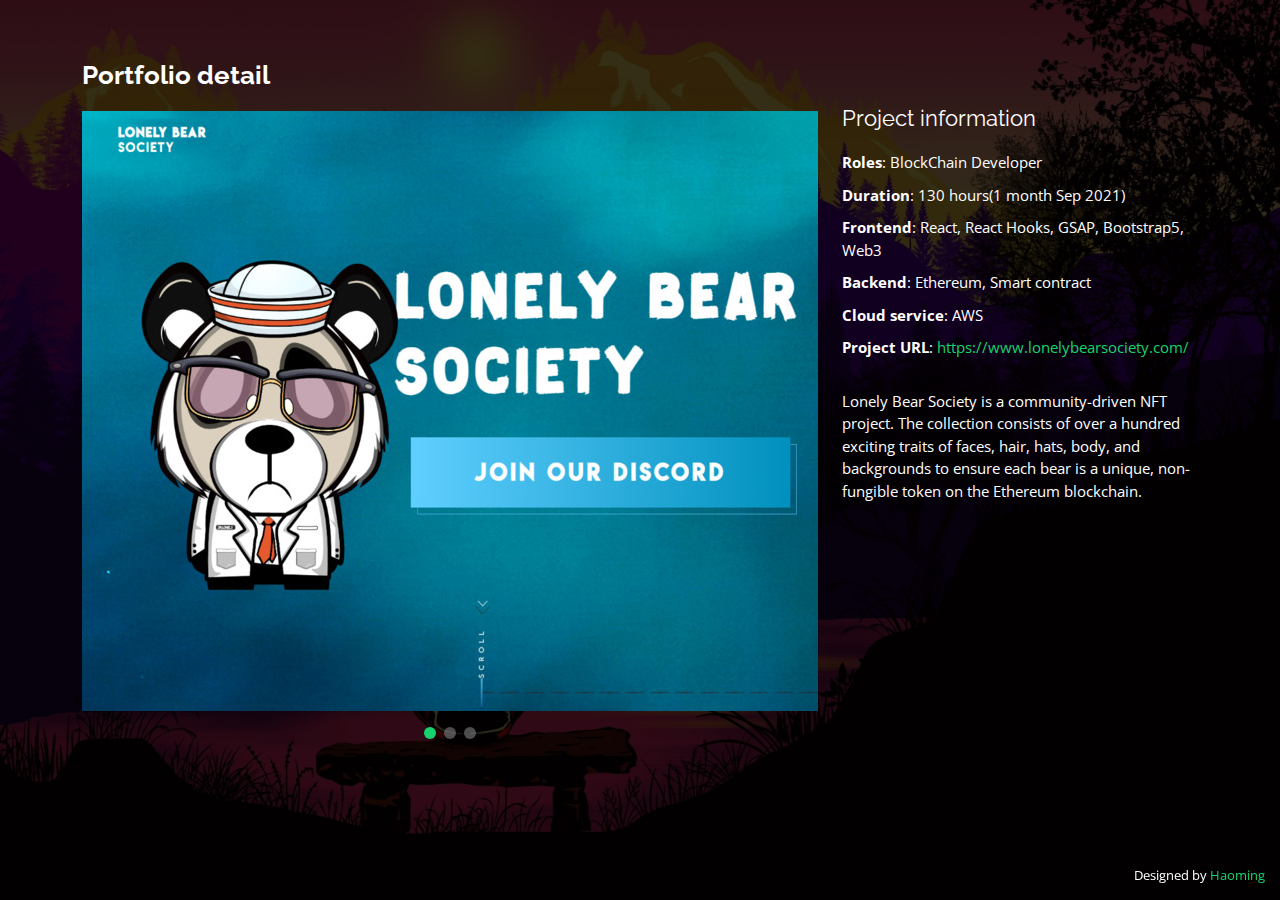
==== portfolio-details-1.html @ 72084369 "Merge branch 'main' into master" ====
<!DOCTYPE html>
<html lang="en">
  <head>
    <meta charset="utf-8" />
    <meta content="width=device-width, initial-scale=1.0" name="viewport" />

    <title>Haoming Portfolio</title>
    <meta content="" name="description" />
    <meta content="" name="keywords" />

    <!-- Favicons -->
    <link href="assets/img/favicon.png" rel="icon" />
    <link href="assets/img/apple-touch-icon.png" rel="apple-touch-icon" />

    <!-- Google Fonts -->
    <link
      href="https://fonts.googleapis.com/css?family=Open+Sans:300,300i,400,400i,600,600i,700,700i|Raleway:300,300i,400,400i,500,500i,600,600i,700,700i|Poppins:300,300i,400,400i,500,500i,600,600i,700,700i"
      rel="stylesheet"
    />

    <!-- Vendor CSS Files -->
    <link
      href="assets/vendor/bootstrap/css/bootstrap.min.css"
      rel="stylesheet"
    />
    <link
      href="assets/vendor/bootstrap-icons/bootstrap-icons.css"
      rel="stylesheet"
    />
    <link href="assets/vendor/boxicons/css/boxicons.min.css" rel="stylesheet" />
    <link
      href="assets/vendor/glightbox/css/glightbox.min.css"
      rel="stylesheet"
    />
    <link href="assets/vendor/remixicon/remixicon.css" rel="stylesheet" />
    <link href="assets/vendor/swiper/swiper-bundle.min.css" rel="stylesheet" />

    <!-- Template Main CSS File -->
    <link href="assets/css/style.css" rel="stylesheet" />

    <!-- =======================================================
  * Template Name: Personal - v4.7.0
  * Template URL: https://bootstrapmade.com/personal-free-resume-bootstrap-template/
  * Author: BootstrapMade.com
  * License: https://bootstrapmade.com/license/
  ======================================================== -->
  </head>

  <body>
    <main id="main">
      <!-- ======= Portfolio Details ======= -->
      <div id="portfolio-details" class="portfolio-details">
        <div class="container">
          <div class="row">
            <div class="col-lg-8">
              <h2 class="portfolio-title">Portfolio detail</h2>

              <div class="portfolio-details-slider swiper">
                <div class="swiper-wrapper align-items-center">
                  <div class="swiper-slide">
                    <img
                      src="assets/img/portfolio/portfolio-details-1.jpg"
                      alt=""
                    />
                  </div>

                  <div class="swiper-slide">
                    <img
                      src="assets/img/portfolio/portfolio-details-2.jpg"
                      alt=""
                    />
                  </div>

                  <div class="swiper-slide">
                    <img
                      src="assets/img/portfolio/portfolio-details-3.jpg"
                      alt=""
                    />
                  </div>
                </div>
                <div class="swiper-pagination"></div>
              </div>
            </div>

            <div class="col-lg-4 portfolio-info">
              <h3>Project information</h3>
              <ul>
                <li><strong>Roles</strong>: BlockChain Developer</li>
                <li><strong>Duration</strong>: 130 hours(1 month Sep 2021)</li>
                <li>
                  <strong>Frontend</strong>: React, React Hooks, GSAP,
                  Bootstrap5, Web3
                </li>
                <li><strong>Backend</strong>: Ethereum, Smart contract</li>
                <li><strong>Cloud service</strong>: AWS</li>
                <li>
                  <strong>Project URL</strong>:
                  <a href="https://www.lonelybearsociety.com/"
                    >https://www.lonelybearsociety.com/</a
                  >
                </li>
              </ul>

              <p>
                Lonely Bear Society is a community-driven NFT project. The
                collection consists of over a hundred exciting traits of faces,
                hair, hats, body, and backgrounds to ensure each bear is a
                unique, non-fungible token on the Ethereum blockchain.
              </p>
            </div>
          </div>
        </div>
      </div>
      <!-- End Portfolio Details -->
    </main>
    <!-- End #main -->

    <div class="credits">
      <!-- All the links in the footer should remain intact. -->
      <!-- You can delete the links only if you purchased the pro version. -->
      <!-- Licensing information: https://bootstrapmade.com/license/ -->
      <!-- Purchase the pro version with working PHP/AJAX contact form: https://bootstrapmade.com/personal-free-resume-bootstrap-template/ -->
      Designed by <a href="https://bootstrapmade.com/">Haoming</a>
    </div>

    <!-- Vendor JS Files -->
    <script src="assets/vendor/purecounter/purecounter.js"></script>
    <script src="assets/vendor/bootstrap/js/bootstrap.bundle.min.js"></script>
    <script src="assets/vendor/glightbox/js/glightbox.min.js"></script>
    <script src="assets/vendor/isotope-layout/isotope.pkgd.min.js"></script>
    <script src="assets/vendor/swiper/swiper-bundle.min.js"></script>
    <script src="assets/vendor/waypoints/noframework.waypoints.js"></script>
    <script src="assets/vendor/php-email-form/validate.js"></script>

    <!-- Template Main JS File -->
    <script src="assets/js/main.js"></script>
  </body>
</html>
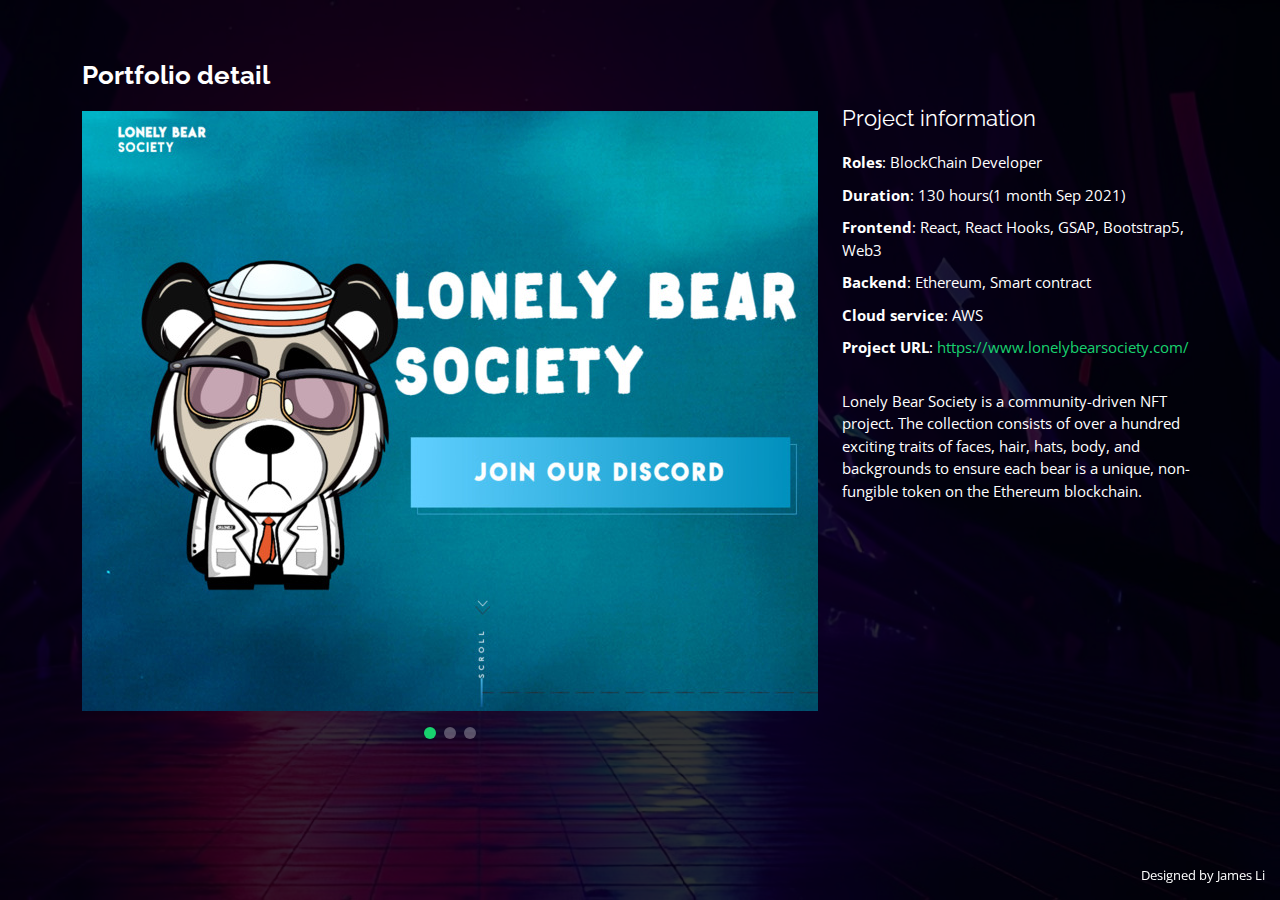
==== commit 7008dd26: "feat : update the portfolio" ====
--- a/portfolio-details-1.html
+++ b/portfolio-details-1.html
@@ -4,7 +4,7 @@
     <meta charset="utf-8" />
     <meta content="width=device-width, initial-scale=1.0" name="viewport" />
 
-    <title>Haoming Portfolio</title>
+    <title>James Li</title>
     <meta content="" name="description" />
     <meta content="" name="keywords" />
 
@@ -39,7 +39,8 @@
     <link href="assets/css/style.css" rel="stylesheet" />
 
     <!-- =======================================================
-  * Template Name: Personal - v4.7.0
+  * Template Name: Personal
+  * Updated: Mar 10 2023 with Bootstrap v5.2.3
   * Template URL: https://bootstrapmade.com/personal-free-resume-bootstrap-template/
   * Author: BootstrapMade.com
   * License: https://bootstrapmade.com/license/
@@ -55,30 +56,108 @@
             <div class="col-lg-8">
               <h2 class="portfolio-title">Portfolio detail</h2>
 
-              <div class="portfolio-details-slider swiper">
-                <div class="swiper-wrapper align-items-center">
-                  <div class="swiper-slide">
-                    <img
-                      src="assets/img/portfolio/portfolio-details-1.jpg"
-                      alt=""
-                    />
-                  </div>
-
-                  <div class="swiper-slide">
-                    <img
-                      src="assets/img/portfolio/portfolio-details-2.jpg"
-                      alt=""
-                    />
-                  </div>
-
-                  <div class="swiper-slide">
-                    <img
-                      src="assets/img/portfolio/portfolio-details-3.jpg"
+              <div
+                class="portfolio-details-slider swiper swiper-initialized swiper-horizontal swiper-pointer-events"
+              >
+                <div
+                  class="swiper-wrapper align-items-center"
+                  id="swiper-wrapper-c94ac106abb386505"
+                  aria-live="off"
+                  style="
+                    transform: translate3d(-2568px, 0px, 0px);
+                    transition-duration: 0ms;
+                  "
+                >
+                  <div
+                    class="swiper-slide swiper-slide-duplicate swiper-slide-duplicate-active"
+                    data-swiper-slide-index="2"
+                    role="group"
+                    aria-label="3 / 3"
+                    style="width: 856px"
+                  >
+                    <img
+                      src="./assets/img/details/portfolio-details-3.jpg"
+                      alt=""
+                    />
+                  </div>
+                  <div
+                    class="swiper-slide swiper-slide-duplicate-next"
+                    data-swiper-slide-index="0"
+                    role="group"
+                    aria-label="1 / 3"
+                    style="width: 856px"
+                  >
+                    <img
+                      src="./assets/img/details/portfolio-details-1.jpg"
+                      alt=""
+                    />
+                  </div>
+
+                  <div
+                    class="swiper-slide swiper-slide-prev"
+                    data-swiper-slide-index="1"
+                    role="group"
+                    aria-label="2 / 3"
+                    style="width: 856px"
+                  >
+                    <img
+                      src="./assets/img/details/portfolio-details-2.jpg"
+                      alt=""
+                    />
+                  </div>
+
+                  <div
+                    class="swiper-slide swiper-slide-active"
+                    data-swiper-slide-index="2"
+                    role="group"
+                    aria-label="3 / 3"
+                    style="width: 856px"
+                  >
+                    <img
+                      src="./assets/img/details/portfolio-details-3.jpg"
+                      alt=""
+                    />
+                  </div>
+                  <div
+                    class="swiper-slide swiper-slide-duplicate swiper-slide-next"
+                    data-swiper-slide-index="0"
+                    role="group"
+                    aria-label="1 / 3"
+                    style="width: 856px"
+                  >
+                    <img
+                      src="./assets/img/details/portfolio-details-1.jpg"
                       alt=""
                     />
                   </div>
                 </div>
-                <div class="swiper-pagination"></div>
+                <div
+                  class="swiper-pagination swiper-pagination-clickable swiper-pagination-bullets swiper-pagination-horizontal"
+                >
+                  <span
+                    class="swiper-pagination-bullet"
+                    tabindex="0"
+                    role="button"
+                    aria-label="Go to slide 1"
+                  ></span
+                  ><span
+                    class="swiper-pagination-bullet"
+                    tabindex="0"
+                    role="button"
+                    aria-label="Go to slide 2"
+                  ></span
+                  ><span
+                    class="swiper-pagination-bullet swiper-pagination-bullet-active"
+                    tabindex="0"
+                    role="button"
+                    aria-label="Go to slide 3"
+                  ></span>
+                </div>
+                <span
+                  class="swiper-notification"
+                  aria-live="assertive"
+                  aria-atomic="true"
+                ></span>
               </div>
             </div>
 
@@ -120,11 +199,11 @@
       <!-- You can delete the links only if you purchased the pro version. -->
       <!-- Licensing information: https://bootstrapmade.com/license/ -->
       <!-- Purchase the pro version with working PHP/AJAX contact form: https://bootstrapmade.com/personal-free-resume-bootstrap-template/ -->
-      Designed by <a href="https://bootstrapmade.com/">Haoming</a>
+      Designed by James Li</a>
     </div>
 
     <!-- Vendor JS Files -->
-    <script src="assets/vendor/purecounter/purecounter.js"></script>
+    <script src="assets/vendor/purecounter/purecounter_vanilla.js"></script>
     <script src="assets/vendor/bootstrap/js/bootstrap.bundle.min.js"></script>
     <script src="assets/vendor/glightbox/js/glightbox.min.js"></script>
     <script src="assets/vendor/isotope-layout/isotope.pkgd.min.js"></script>
